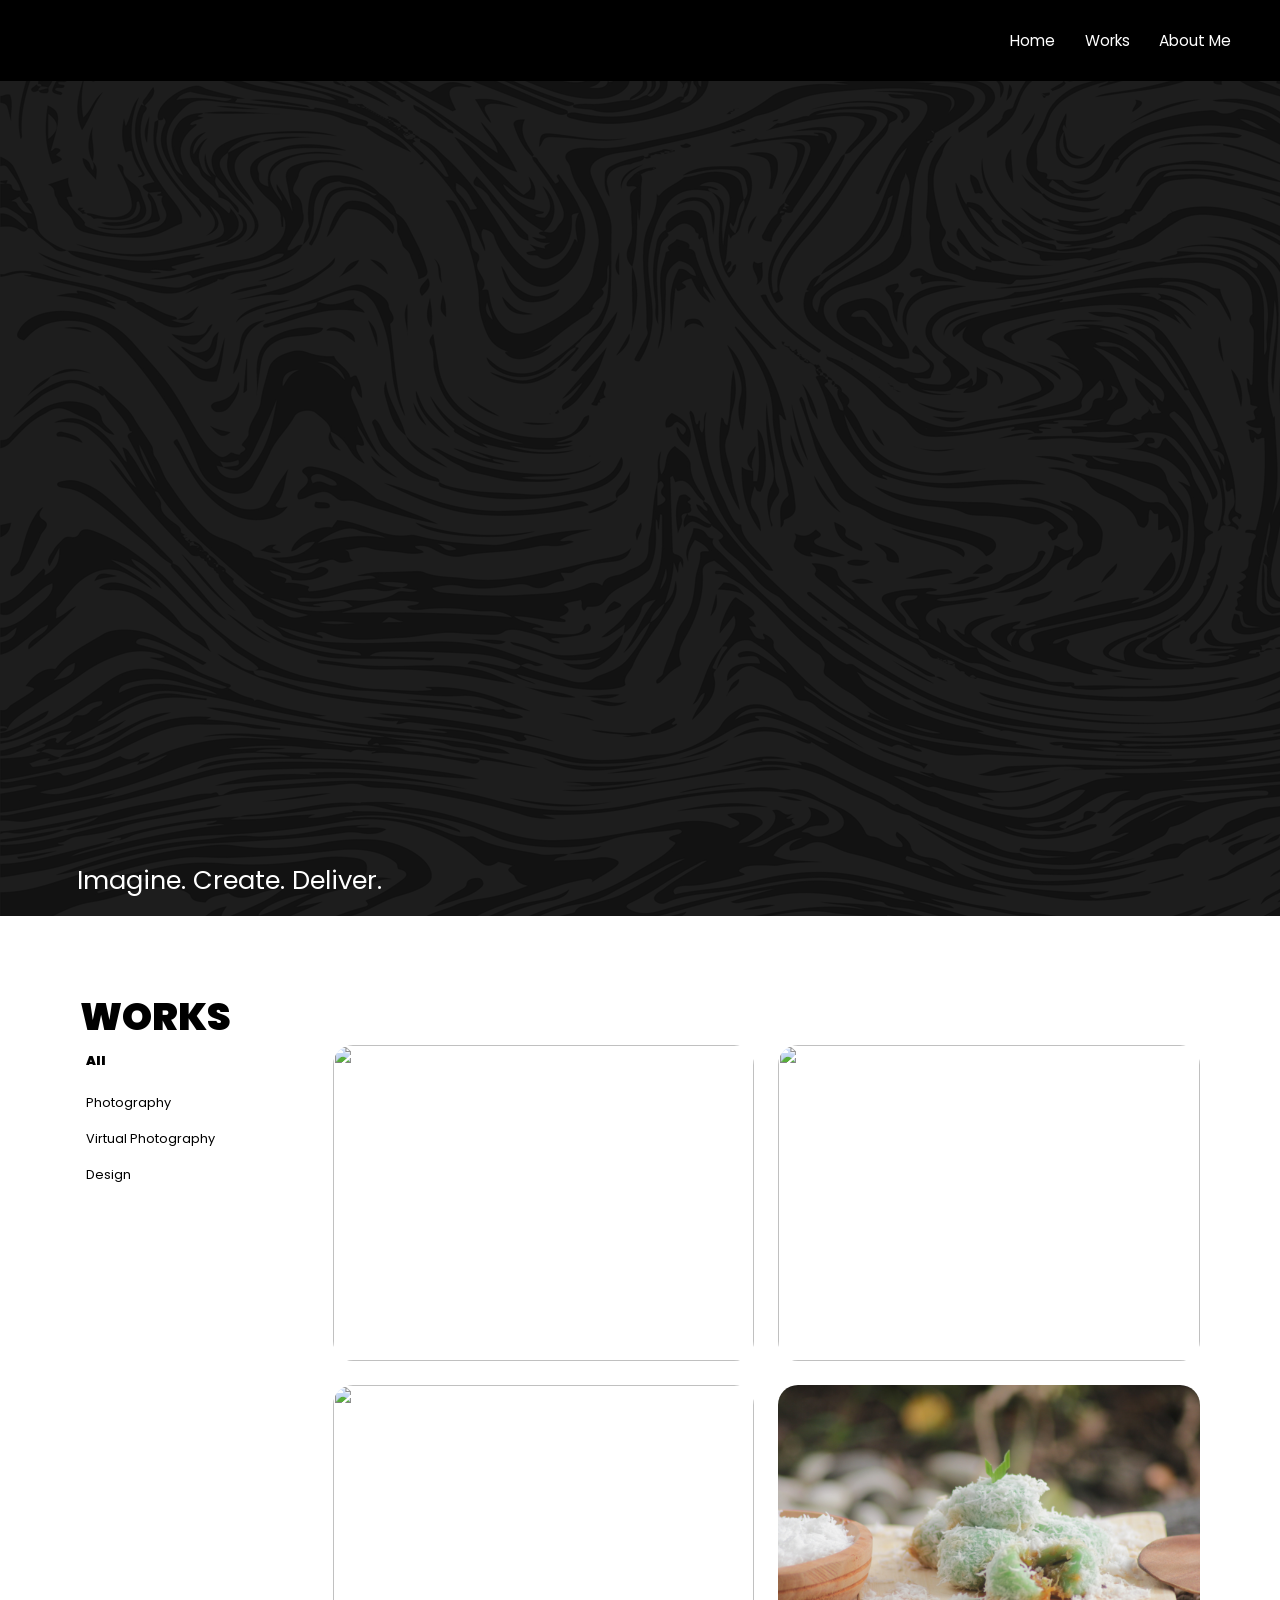
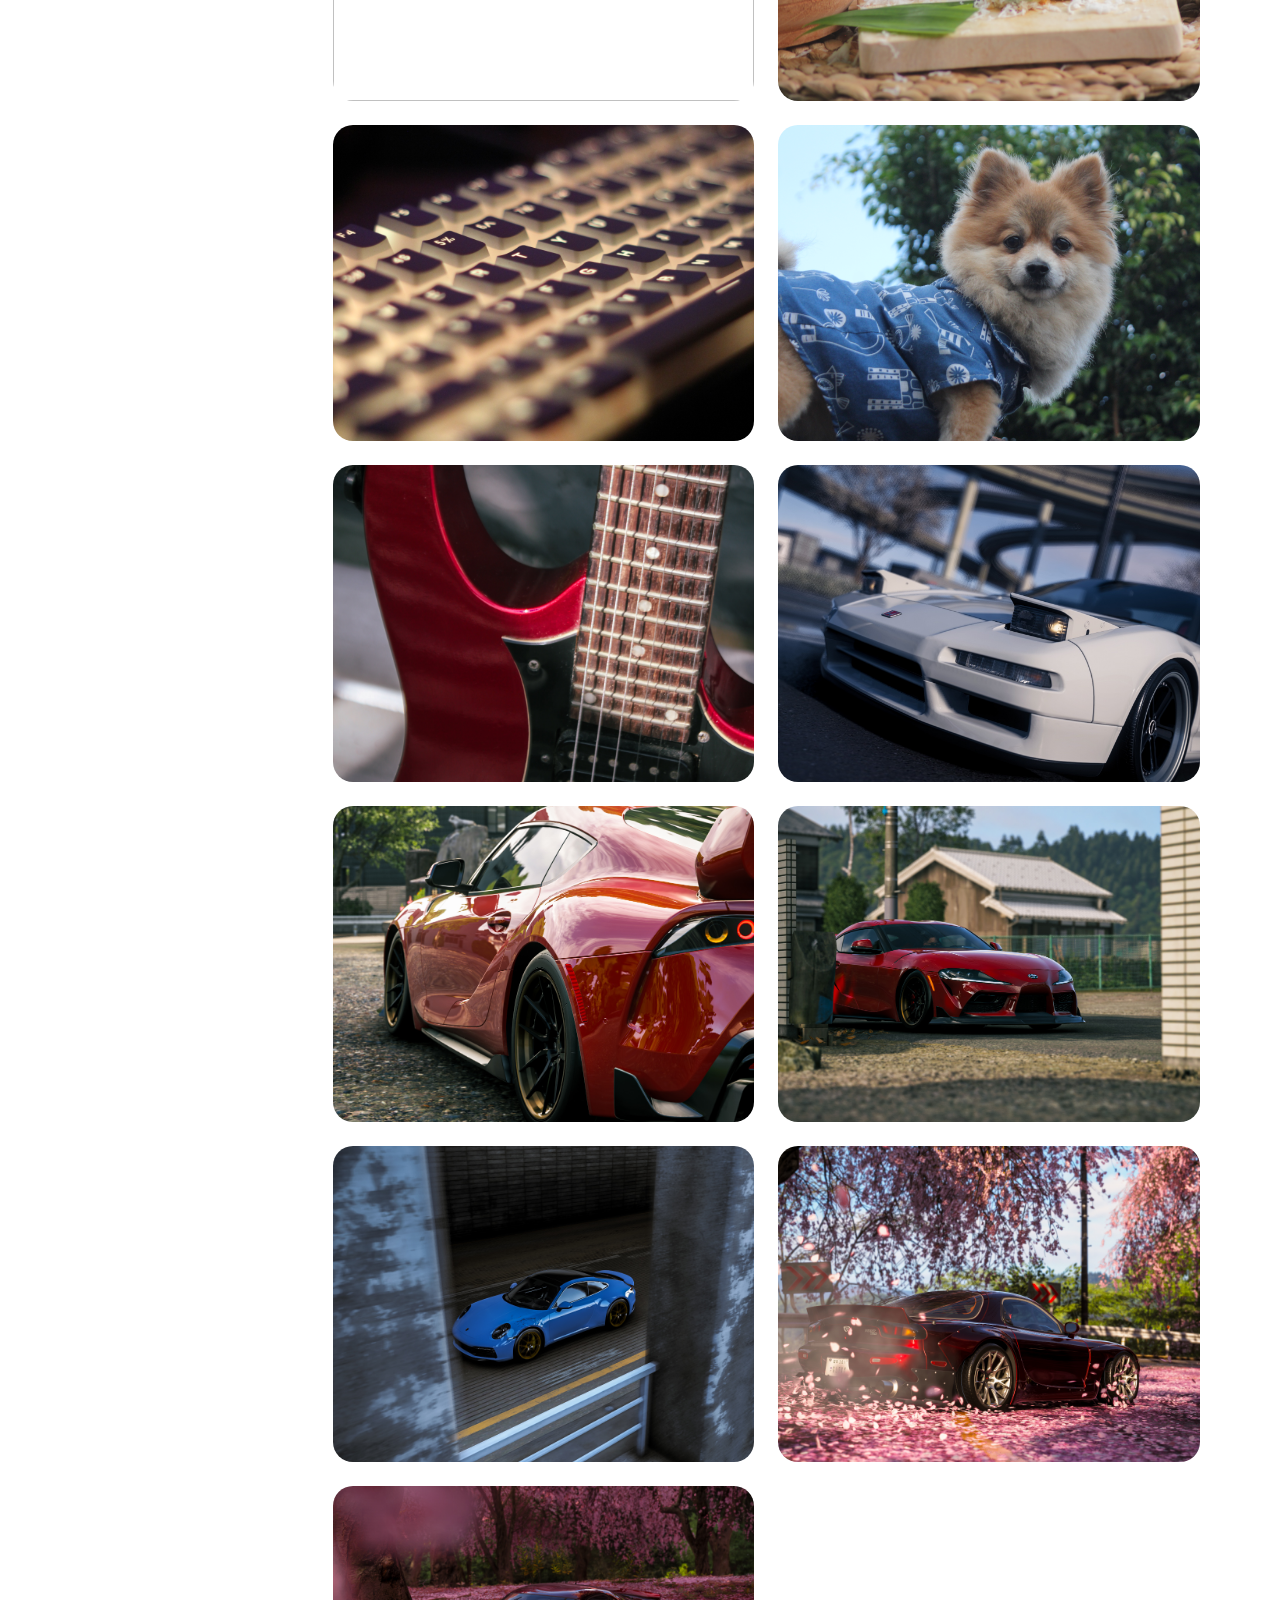
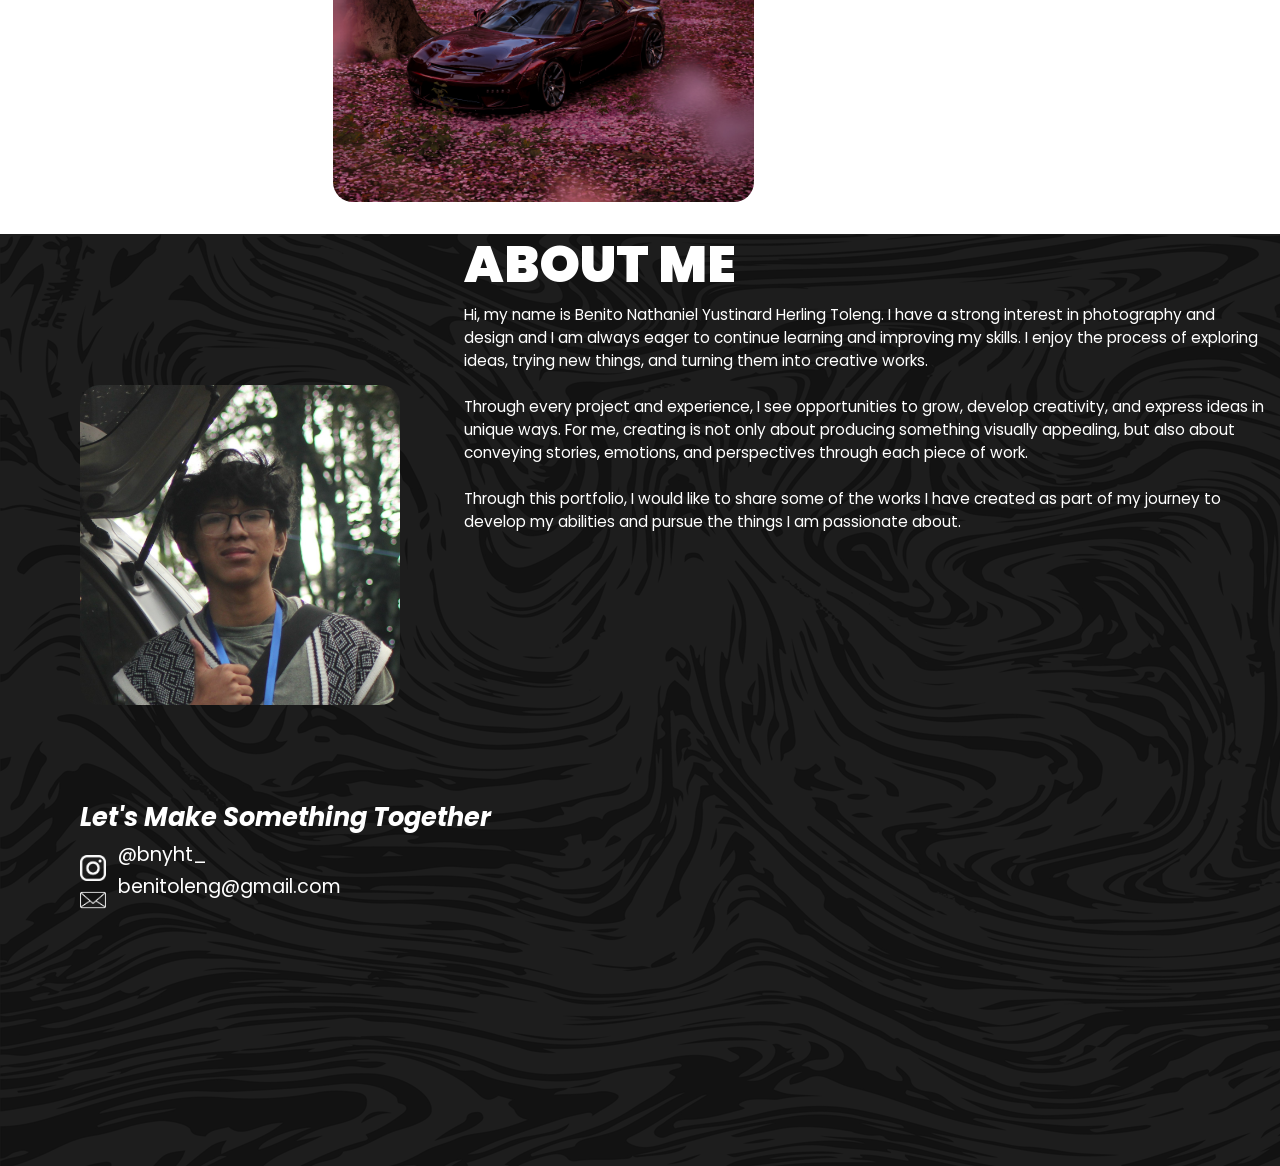
==== index.html @ 0ddcdb4e "Rename site.html to index.html" ====
<!DOCTYPE html>
<html lang="en">
<head>
    <meta charset="UTF-8">
    <meta name="viewport" content="width=device-width, initial-scale=1.0">
    <link rel="stylesheet" href="site.css">
    <script src="site.js"></script>
    <title>bnyht/portofolio</title>
    
</head>
<body>
    <nav class="navbar">
        <div class="navigation">
            <ul>
                <li><a class="nav" href="#">Home</a></li>
                <li><a class="nav" href="#works">Works</a></li>
                <li><a class="nav" href="#about">About Me</a></li>
            </ul>
        </div>
    </nav>

    <div class="onboarding">
        <a class="textslogan">Imagine. Create. Deliver.</a>
        <a class="textnama"><span class="auto-type"></span></a>
    </div>

    <section class="works" id="works">
        <h2 class="works-title">WORKS</h2>

        <div class="works-content">
            <div class="works-tab">
                <div class="tab-sidebarmenu">
                    <button class="tab" data-for-tab="All">All</button>
                    <button class="tab" data-for-tab="Photography">Photography</button>
                    <button class="tab" data-for-tab="Virtual Photography">Virtual Photography</button>
                    <button class="tab" data-for-tab="Design">Design</button>
                </div>
            </div>

            <div class="content" data-tab="All">
                <div class="card">
                    <img src="konten/photography/IMG_3359.JPG">
                </div>

                <div class="card">
                    <img src="konten/photography/IMG_3364.JPG">
                </div>

                <div class="card">
                    <img src="konten/photography/IMG_3365.JPG">
                </div>

                <div class="card">
                    <img src="konten/photography/IMG_9476.JPG">
                </div>

                <div class="card">
                    <img src="konten/photography/IMG_8141.JPG">
                </div>

                <div class="card">
                    <img src="konten/photography/IMG_0076.JPG">
                </div>

                <div class="card">
                    <img src="konten\photography\IMG_3994_re.jpg">
                </div>

                <div class="card">
                    <img src="konten\virtual photography\Screenshot 2026-06-06 230553.jpg">
                </div>

                <div class="card">
                    <img src="konten\virtual photography\Screenshot 2026-05-25 085632.jpg">
                </div>

                <div class="card">
                    <img src="konten\virtual photography\Screenshot 2026-05-25 093804.jpg">
                </div>

                <div class="card">
                    <img src="konten\virtual photography\Screenshot 2026-05-25 111854.jpg">
                </div>

                <div class="card">
                    <img src="konten\virtual photography\Screenshot 2026-06-13 203307.jpg">
                </div>

                <div class="card">
                    <img src="konten\virtual photography\Screenshot 2026-06-13 204713.jpg">
                </div>
            </div>
        
            <div class="content" data-tab="Photography">
                <div class="card">
                    <img src="konten/photography/IMG_3359.JPG">
                </div>

                <div class="card">
                    <img src="konten/photography/IMG_3364.JPG">
                </div>

                <div class="card">
                    <img src="konten/photography/IMG_3365.JPG">
                </div>

                <div class="card">
                    <img src="konten/photography/IMG_9476.JPG">
                </div>

                <div class="card">
                    <img src="konten/photography/IMG_8141.JPG">
                </div>

                <div class="card">
                    <img src="konten/photography/IMG_0076.JPG">
                </div>

                <div class="card">
                    <img src="konten\photography\IMG_3994_re.jpg">
                </div>
            </div>

            <div class="content" data-tab="Virtual Photography">
                <div class="card">
                    <img src="konten\virtual photography\Screenshot 2026-06-06 230553.jpg">
                </div>

                <div class="card">
                    <img src="konten\virtual photography\Screenshot 2026-05-25 085632.jpg">
                </div>

                <div class="card">
                    <img src="konten\virtual photography\Screenshot 2026-05-25 093804.jpg">
                </div>

                <div class="card">
                    <img src="konten\virtual photography\Screenshot 2026-05-25 111854.jpg">
                </div>

                <div class="card">
                    <img src="konten\virtual photography\Screenshot 2026-06-13 203307.jpg">
                </div>

                <div class="card">
                    <img src="konten\virtual photography\Screenshot 2026-06-13 204713.jpg">
                </div>
            </div>

            <div class="popup">
                <div class="popup-prop">
                    <img src="konten/photography/IMG_3359.JPG">
                </div>
            </div>
        </div>
    </section>

    <section class="about" id="about">

        <div class="photo">
            <img src="asset/profile.JPG">
        </div>

        <div class="about-text">
            <a class="about-title">ABOUT ME</a>
            <a class="about-desc">Hi, my name is Benito Nathaniel Yustinard Herling Toleng. I have a strong interest in photography and design and I am always eager to continue learning and improving my skills. I enjoy the process of exploring ideas, trying new things, and turning them into creative works.<br>
                <br>Through every project and experience, I see opportunities to grow, develop creativity, and express ideas in unique ways. For me, creating is not only about producing something visually appealing, but also about conveying stories, emotions, and perspectives through each piece of work.<br>
                <br>Through this portfolio, I would like to share some of the works I have created as part of my journey to develop my abilities and pursue the things I am passionate about.</a>
        </div>

        <div class="contact">
            <a class="create">Let's Make Something Together</a>
            <div class="insta-logo">
                <img src="asset\instagram logo.png">
            </div>
            <a class="ig-handle" href="https://www.instagram.com/bnyht_/" target="_blank">@bnyht_</a>
            <div class="email-logo">
                <img src="asset\envelope icon.png">
            </div>
            <a class="email-handle">benitoleng@gmail.com</a>
        </div>
    </section>

    <script>
        function setupTabs () {
            document.querySelectorAll(".tab").forEach(button => {
                button.addEventListener("click", () => {
                    const sideBar = button.parentElement;
                    const tabsContainer = button.closest(".works-content");
                    const tabNumber = button.dataset.forTab;
                    const tabToActivate = tabsContainer.querySelector(`.content[data-tab="${tabNumber}"]`);

                    sideBar.querySelectorAll(".tab").forEach(button => {
                        button.classList.remove("tab-active");
                    });

                    tabsContainer.querySelectorAll(".content").forEach(tab => {
                        tab.classList.remove("content-active");
                    });

                    button.classList.add("tab-active");
                    tabToActivate.classList.add("content-active");
                });
            });
        }

        document.addEventListener("DOMContentLoaded", () => {
            setupTabs();

            document.querySelector(".tab-sidebarmenu .tab").click();
        });
        
        const popup = document.querySelector('.popup');
        const popupImg = document.querySelector('.popup img');

        document.querySelectorAll('.content img').forEach(image =>{
            image.onclick = () => {
                popupImg.src = image.src;
                popup.classList.add('active');
                // document.querySelector('.popup').style.display = 'flex';
                // document.querySelector('.popup img').src = image.getAttribute('src');
            };
        });

        popup.onclick = (e) => {
            if (e.target === popup) {
                popup.classList.remove('active');
            }
        };
    </script>
    <script src="https://unpkg.com/typed.js@3.0.0/dist/typed.umd.js"></script>
    <script>
        var typed = new Typed('.auto-type', {
            strings : ['BENITO.','Portfolio.','BNYHT.'],
            typeSpeed : 20,
            backSpeed : 20,
            looped : true
        })
    </script>
</body>
</html>
---- site.css ----
@font-face {font-family: "Poppins Black"; src: url(font/Poppins-Black.ttf);}
@font-face {font-family: "Poppins"; src: url(font/Poppins-Regular.ttf);}
@font-face {font-family: "Poppins Bold Italic"; src: url(font/Poppins-BoldItalic.ttf);}

@keyframes fadein{
    0%{opacity: 0;}
    100%{opacity: 1;}
}

@keyframes appear{
    from{
        opacity: 0;
        transform: translateX(-100px);
    }
    to{
        opacity: 1;
        transform: translateX(0px);
    }
}

@keyframes appear2{
    from{
        opacity: 0;
        scale: 0.5;
    }
    to{
        opacity: 1;
        scale: 1;
    }
}

@keyframes appear3{
    from{
        opacity: 0;
        clip-path: inset(100% 100% 0 0);
    }
    to{
        opacity: 1;
        clip-path: inset(0 0 0 0);
    }
}

html{
    scroll-behavior: smooth;
    scrollbar-width: none;
}

body{
    margin: 0;
}

body::-webkit-scrollbar{
    display: none;
}

nav{
    position: fixed;
    top: 0px;
    width: 100%;
    z-index: 9999;
}
.navbar{
    background-color: black;
    font-family: "Poppins";
}

.navigation{
    margin-left: 70vw;
    display: flex;
    align-items: center;
    justify-content: center;
    height: 9vh;
}

li{
    list-style: none;
    display: inline-block;
    margin-left: 2vw;
}

.nav{
    text-decoration: none;
    color: white;
    font-size: clamp(1.2vw, 1.2vw, 1.2vw);
    transition: 0.25s;
}

.nav:hover{
    padding-left: 7px;
    padding-right: 7px;
    border-radius: 5px;
    background-color: white;
    color: black;
    transform: scale(1.05);
    font-family: "Poppins Black";
}

/*HOME*/

.onboarding{
    /* background-color: rgb(43, 42, 42); */
    background-image: url("asset/background 1.png");
    height: 100vh;
    padding: 0rem 4rem 1rem 4rem;
    display: flex;
    flex-direction: column;
    align-items: center;
    justify-content: flex-end;
    text-align: left;
}

.textslogan{
    margin-left: 25px;
    width: 100%;
    font-size: clamp(1vw, 2vw, 2vw);
    font-family: "Poppins";
    color: white
}

.textnama{
    margin: 0;
    margin-bottom: 3    vh;
    line-height: 0.95;
    width: 100%;
    font-size: clamp(15vw, 18vw, 18vw);
    font-family: "Poppins Black";
    color: white;
}

/*WORKS*/

.works{
    background-color: white;
    min-height: 100vh;
    padding: 1rem;
    display: flex;
    flex-direction: column;
    gap: 1rem;
}

.works-title{
    padding-top: 1.5rem;
    padding-left: 4rem;
    padding-bottom: -5rem;
    font-size: clamp(2vw, 3vw, 3vw);
    font-family: "Poppins Black";
    animation: appear linear;
    animation-timeline: view();
    animation-range: entry 0% cover 40%;
}

.works-content{
    margin-top: -3rem;
    display: flex;
    gap: 3rem;
    align-items: flex-start;
}

.works-tab{
    width: 6vw;
    margin: 0;
    display: flex;
    padding: 0rem 4rem 1rem 4rem;
    gap: 1rem;
    flex-wrap: wrap;
    flex-shrink: 0;
}

.tab-sidebarmenu{
    width: 150px;
    display: flex;
    flex-direction: column;
    gap: 1rem;
    flex-shrink: 0;
}

.tab{
    border: none;
    background: transparent;
    cursor: pointer;
    font-size: clamp(1vw, 1vw, 1vw);
    font-family: "Poppins";
    text-align: left;
    transition: 0.25s;
    animation: appear linear;
    animation-timeline: view();
    animation-range: entry 0% cover 20%;
}

.tab-active{
    /* background: black; */
    /* color: white; */
    border: none;
    background: transparent;
    padding-top: 7px;
    padding-bottom: 7px;
    font-size: clamp(1vw, 1vw, 1vw);
    font-family: "Poppins Black";
    text-align: left;
}

.tab:hover{
    border-radius: 5px;
    background: black;
    color: white;
    transform: scale(1.05);
}

.content{
    display: none;
}

.content-active{
    padding: 0rem 4rem 1rem 4rem;
    display: grid;
    grid-template-columns: repeat(auto-fit, minmax(300px, 1fr));
    gap: 1.5rem;
    animation: fadein 0.5s;
}

.popup{
    position: fixed;
    inset: 0;
    background: rgba(0,0,0,.4);
    backdrop-filter: blur(12px);
    z-index: 100;
    display: flex;
    justify-content: center;
    align-items: center;
    opacity: 0;
    visibility: hidden;
    transition: opacity 0.35s ease, visibility 0.35 ease;
}

.popup.active{
    opacity: 1;
    visibility: visible;
}

.popup-prop{
    position: relative;
    transform: scale(0.6) rotate(-2deg);
    transition: transform 0.35s ease;
}

.popup.active .popup-prop{
    transform: scale(1);
}

.popup-prop img{
    border: 0.2rem solid #fff;
    border-radius: 20px;
    max-width: 60vw;
    max-height: 80vh;
    object-fit: contain;
}

@media (max-width:768px){
    .popup img{
        width: 95%;
    }
}

.card{
    overflow: hidden;
    border-radius: 20px;
    aspect-ratio: 4/3;
    cursor:  pointer;
    animation: appear2 linear;
    animation-timeline: view();
    animation-range: entry 0% cover 20%;
}

.card img{
    width: 100%;
    height: 100%;
    object-fit: cover;
    transition: 0.3s;
}

.card:hover img{
    transform: scale(1.25);
}

/*ABOUT ME*/

.about{
    /* background-color: black; */
    background-image: url("asset/background 1.png");
    min-height: 100vh;
    padding: 1rem;
    display: flex;
    flex-direction: column;
    justify-content: flex-start;
    align-items: flex-start;
    gap: 1rem;
}

.photo{
    margin-left: 5vw;
    margin-top: 15vh;
    width: 25vw;
    overflow: hidden;
    border-radius: 20px;
    aspect-ratio: 1/1;
    animation: appear linear;
    animation-timeline: view();
    animation-range: entry 0% cover 40%;
}

.photo img{
    width: 100%;
    object-fit: cover;
    display: block;
}

.about-text{
    flex: 1;
    /* background-color: aqua; */
    display: flex;
    flex-direction: column;
    justify-content: flex-start;
    align-items: flex-start;
    margin-left: 35vw;
    margin-top: -55vh;

}

.about-title{
    /* background-color: aquamarine; */
    /* transform: translate(-3rem, -25rem); */
    font-size: clamp(3vw, 4vw, 4vw);
    font-family: "Poppins Black";
    color: white;
    animation: appear linear;
    animation-timeline: view();
    animation-range: entry 0% cover 40%;
}

.about-desc{
    /* background-color: aquamarine; */
    max-width: min(900px, 100%);
    overflow-wrap: break-word;
    text-align: left;
    /* transform: translate(10rem, -25rem); */
    font-size: clamp(1.2vw, 1.2vw, 1.2vw);
    font-family: "Poppins";
    color: white;
    animation: appear linear;
    animation-timeline: view();
    animation-range: entry 0% cover 40%;
}

.contact{
    flex: 1;
    /* background-color: aqua; */
    display: flex;
    flex-direction: column;
    justify-content: flex-start;
    align-items: flex-start;
    margin-left: 5vw;
    margin-top: 0vh;
}

.create{
    font-size: clamp(1vw,2vw,2vw);
    font-family: "Poppins Bold Italic";
    color: white;
    animation: appear linear;
    animation-timeline: view();
    animation-range: entry 0% cover 10%;
}

.insta-logo{
    margin-top: 2vh;
    width: 2vw;
    border-radius: 20px;
    aspect-ratio: 1/1;
}

.insta-logo img{
    width: 100%;
    object-fit: cover;
    display: block;
}

.ig-handle{
    text-decoration: none;
    margin-left: 3vw;
    margin-top: -4.5vh;
    font-size: clamp(1.5vw,1.5vw,1.5vw);
    font-family: "Poppins";
    color: white;
    animation: appear linear;
    animation-timeline: view();
    animation-range: entry 0% cover 10%;
}

.email-logo{
    margin-top: 2vh;
    width: 2vw;
    border-radius: 20px;
    aspect-ratio: 1/1;
}

.email-logo img{
    width: 100%;
    object-fit: cover;
    display: block;
}

.email-handle{
    text-decoration: none;
    margin-left: 3vw;
    margin-top: -4.5vh;
    font-size: clamp(1.5vw,1.5vw,1.5vw);
    font-family: "Poppins";
    color: white;
    animation: appear linear;
    animation-timeline: view();
    animation-range: entry 0% cover 10%;
}
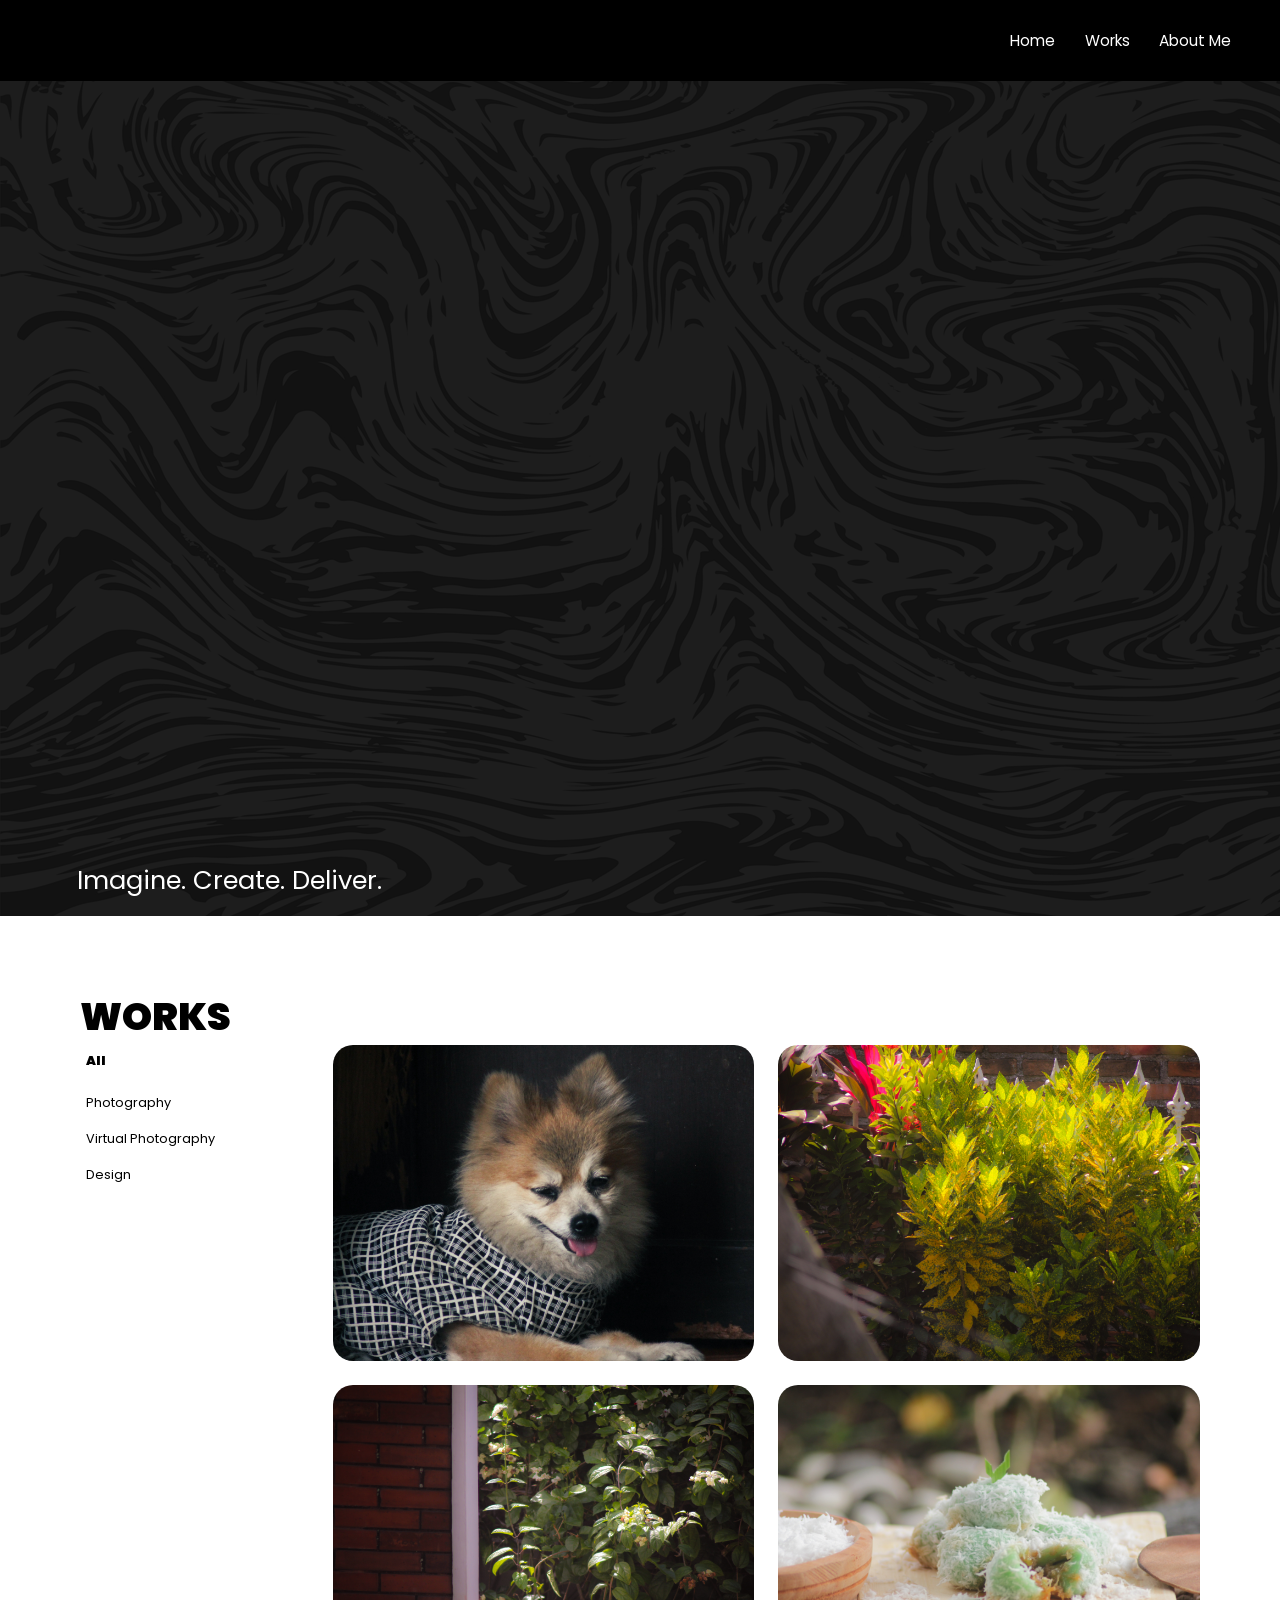
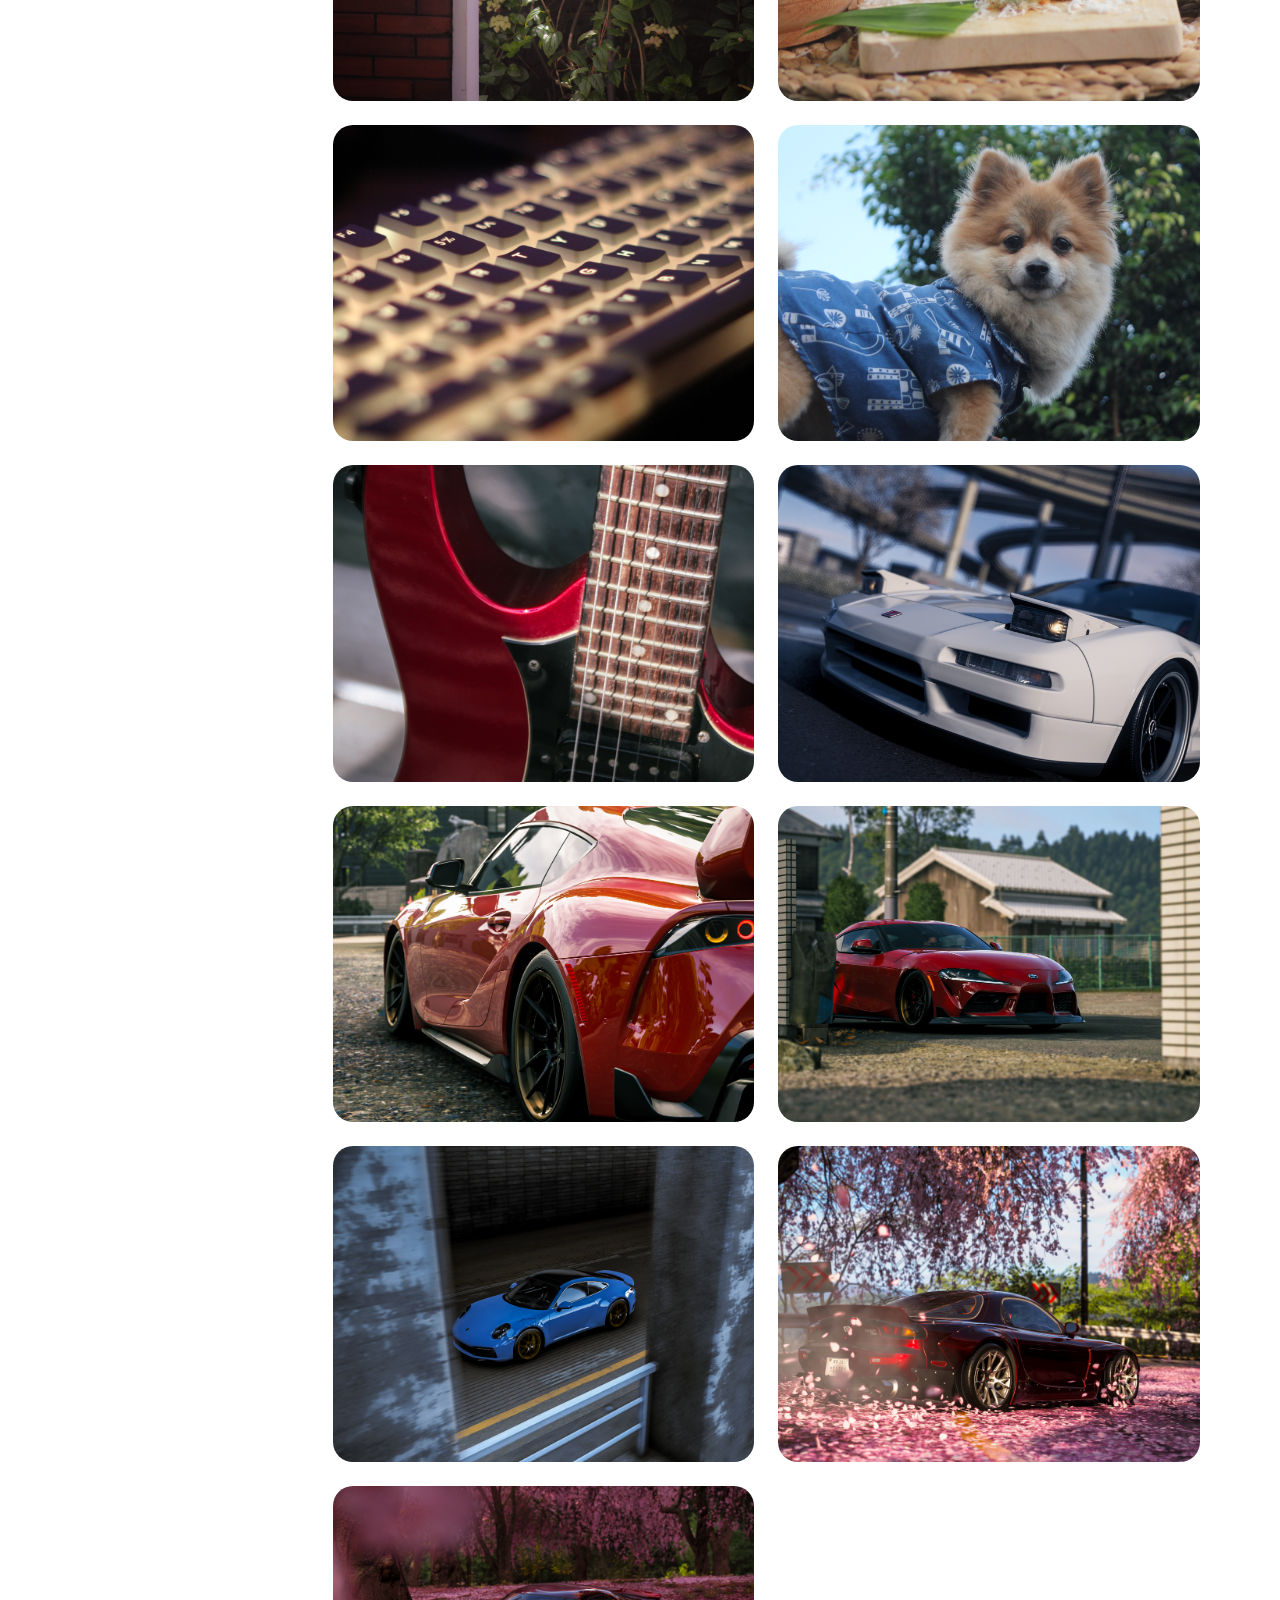
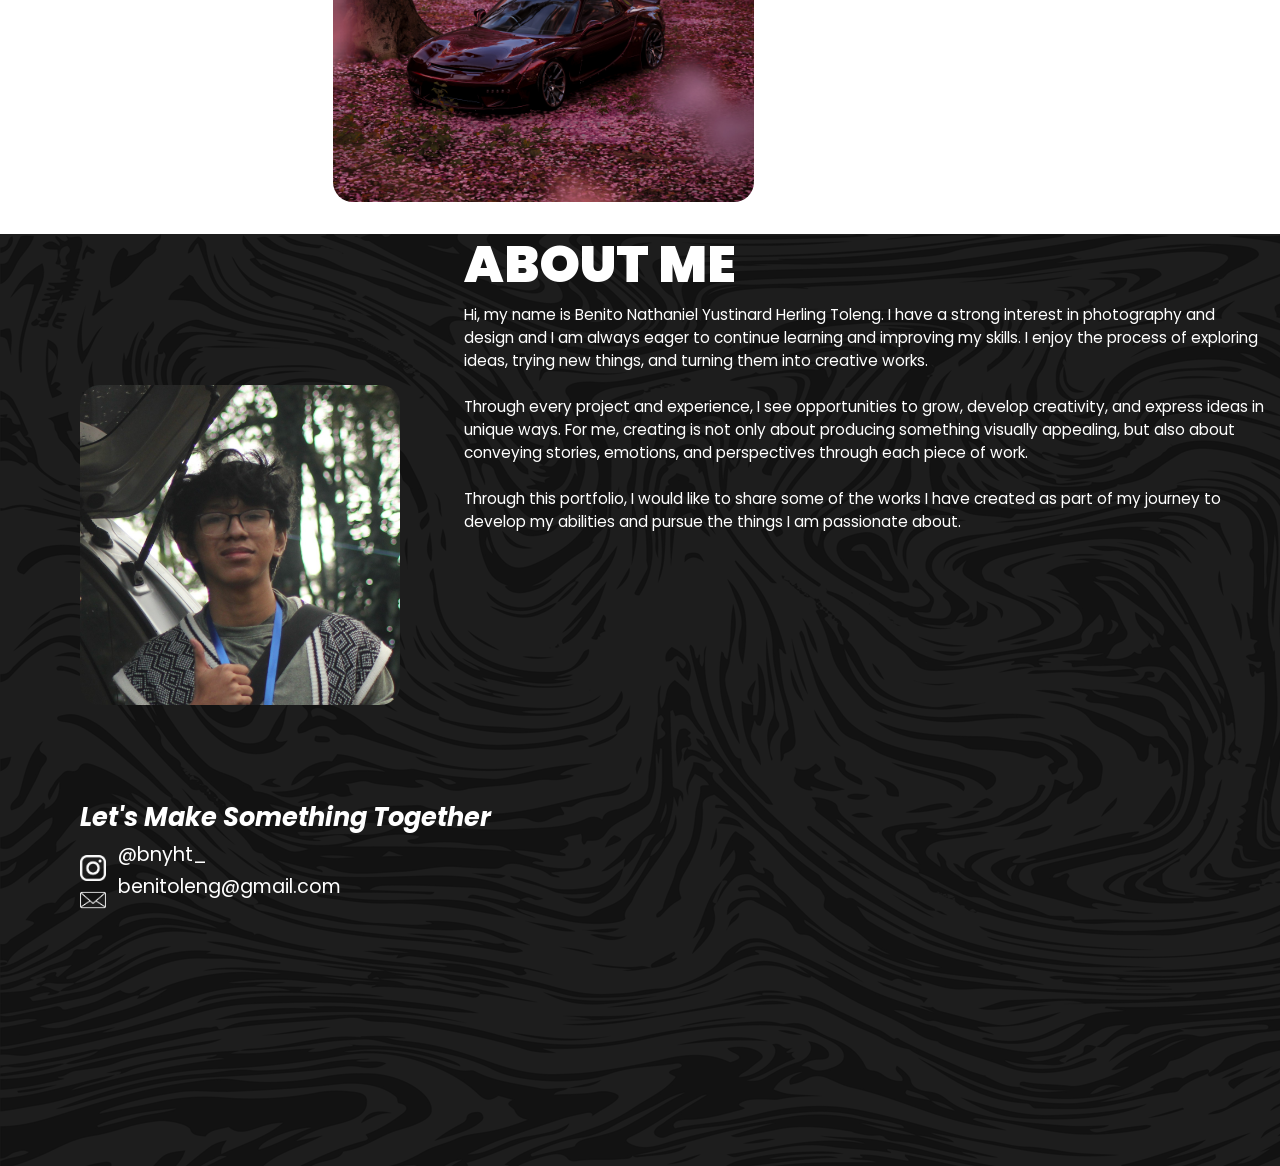
==== commit fbb640bd: "Update index.html" ====
--- a/index.html
+++ b/index.html
@@ -39,15 +39,15 @@
 
             <div class="content" data-tab="All">
                 <div class="card">
-                    <img src="konten/photography/IMG_3359.JPG">
-                </div>
-
-                <div class="card">
-                    <img src="konten/photography/IMG_3364.JPG">
-                </div>
-
-                <div class="card">
-                    <img src="konten/photography/IMG_3365.JPG">
+                    <img src="konten/photography/IMG_3359.jpg">
+                </div>
+
+                <div class="card">
+                    <img src="konten/photography/IMG_3364.jpg">
+                </div>
+
+                <div class="card">
+                    <img src="konten/photography/IMG_3365.jpg">
                 </div>
 
                 <div class="card">
@@ -63,45 +63,45 @@
                 </div>
 
                 <div class="card">
-                    <img src="konten\photography\IMG_3994_re.jpg">
-                </div>
-
-                <div class="card">
-                    <img src="konten\virtual photography\Screenshot 2026-06-06 230553.jpg">
-                </div>
-
-                <div class="card">
-                    <img src="konten\virtual photography\Screenshot 2026-05-25 085632.jpg">
-                </div>
-
-                <div class="card">
-                    <img src="konten\virtual photography\Screenshot 2026-05-25 093804.jpg">
-                </div>
-
-                <div class="card">
-                    <img src="konten\virtual photography\Screenshot 2026-05-25 111854.jpg">
-                </div>
-
-                <div class="card">
-                    <img src="konten\virtual photography\Screenshot 2026-06-13 203307.jpg">
-                </div>
-
-                <div class="card">
-                    <img src="konten\virtual photography\Screenshot 2026-06-13 204713.jpg">
+                    <img src="konten/photography/IMG_3994_re.jpg">
+                </div>
+
+                <div class="card">
+                    <img src="konten/virtual photography/Screenshot 2026-06-06 230553.jpg">
+                </div>
+
+                <div class="card">
+                    <img src="konten/virtual photography/Screenshot 2026-05-25 085632.jpg">
+                </div>
+
+                <div class="card">
+                    <img src="konten/virtual photography/Screenshot 2026-05-25 093804.jpg">
+                </div>
+
+                <div class="card">
+                    <img src="konten/virtual photography/Screenshot 2026-05-25 111854.jpg">
+                </div>
+
+                <div class="card">
+                    <img src="konten/virtual photography/Screenshot 2026-06-13 203307.jpg">
+                </div>
+
+                <div class="card">
+                    <img src="konten/virtual photography/Screenshot 2026-06-13 204713.jpg">
                 </div>
             </div>
         
             <div class="content" data-tab="Photography">
                 <div class="card">
-                    <img src="konten/photography/IMG_3359.JPG">
-                </div>
-
-                <div class="card">
-                    <img src="konten/photography/IMG_3364.JPG">
-                </div>
-
-                <div class="card">
-                    <img src="konten/photography/IMG_3365.JPG">
+                    <img src="konten/photography/IMG_3359.jpg">
+                </div>
+
+                <div class="card">
+                    <img src="konten/photography/IMG_3364.jpg">
+                </div>
+
+                <div class="card">
+                    <img src="konten/photography/IMG_3365.jpg">
                 </div>
 
                 <div class="card">
@@ -117,33 +117,33 @@
                 </div>
 
                 <div class="card">
-                    <img src="konten\photography\IMG_3994_re.jpg">
+                    <img src="konten/photography/IMG_3994_re.jpg">
                 </div>
             </div>
 
             <div class="content" data-tab="Virtual Photography">
                 <div class="card">
-                    <img src="konten\virtual photography\Screenshot 2026-06-06 230553.jpg">
-                </div>
-
-                <div class="card">
-                    <img src="konten\virtual photography\Screenshot 2026-05-25 085632.jpg">
-                </div>
-
-                <div class="card">
-                    <img src="konten\virtual photography\Screenshot 2026-05-25 093804.jpg">
-                </div>
-
-                <div class="card">
-                    <img src="konten\virtual photography\Screenshot 2026-05-25 111854.jpg">
-                </div>
-
-                <div class="card">
-                    <img src="konten\virtual photography\Screenshot 2026-06-13 203307.jpg">
-                </div>
-
-                <div class="card">
-                    <img src="konten\virtual photography\Screenshot 2026-06-13 204713.jpg">
+                    <img src="konten/virtual photography/Screenshot 2026-06-06 230553.jpg">
+                </div>
+
+                <div class="card">
+                    <img src="konten/virtual photography/Screenshot 2026-05-25 085632.jpg">
+                </div>
+
+                <div class="card">
+                    <img src="konten/virtual photography/Screenshot 2026-05-25 093804.jpg">
+                </div>
+
+                <div class="card">
+                    <img src="konten/virtual photography/Screenshot 2026-05-25 111854.jpg">
+                </div>
+
+                <div class="card">
+                    <img src="konten/virtual photography/Screenshot 2026-06-13 203307.jpg">
+                </div>
+
+                <div class="card">
+                    <img src="konten/virtual photography/Screenshot 2026-06-13 204713.jpg">
                 </div>
             </div>
 
@@ -171,11 +171,11 @@
         <div class="contact">
             <a class="create">Let's Make Something Together</a>
             <div class="insta-logo">
-                <img src="asset\instagram logo.png">
+                <img src="asset/instagram logo.png">
             </div>
             <a class="ig-handle" href="https://www.instagram.com/bnyht_/" target="_blank">@bnyht_</a>
             <div class="email-logo">
-                <img src="asset\envelope icon.png">
+                <img src="asset/envelope icon.png">
             </div>
             <a class="email-handle">benitoleng@gmail.com</a>
         </div>
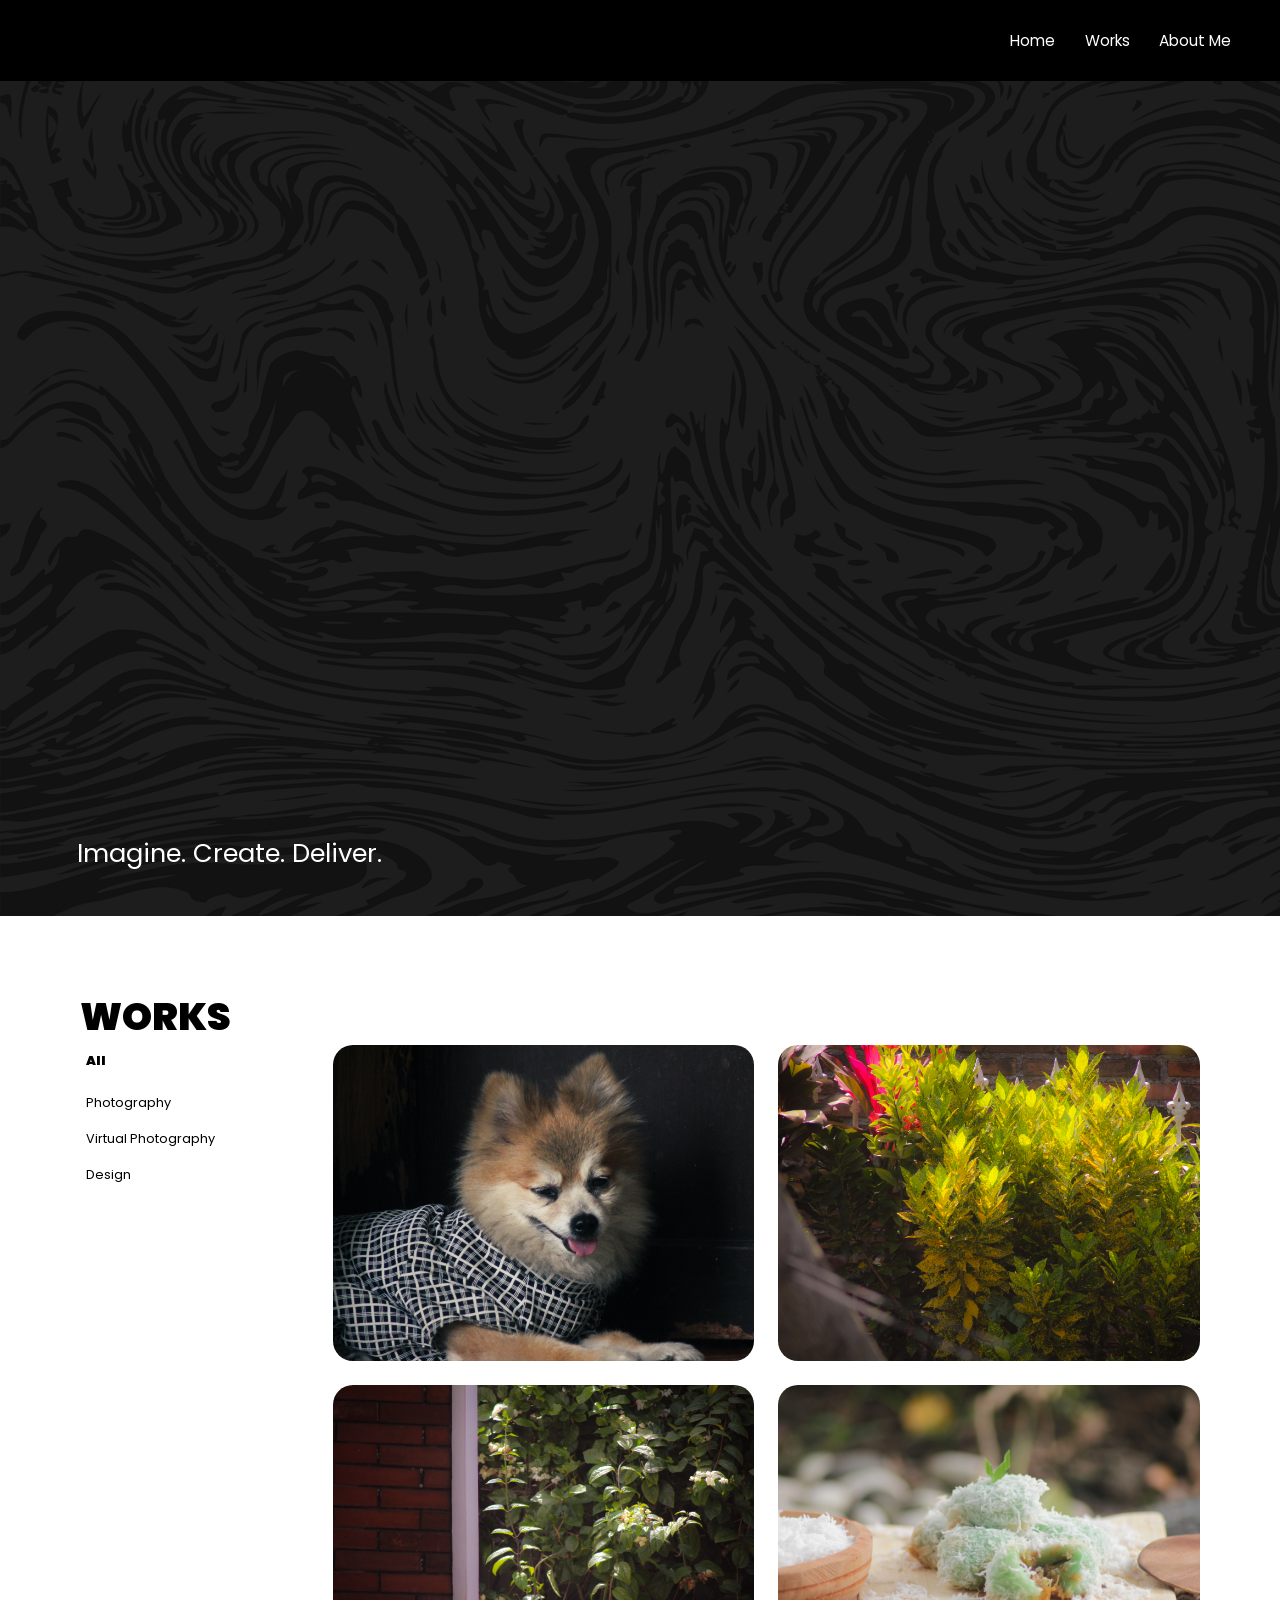
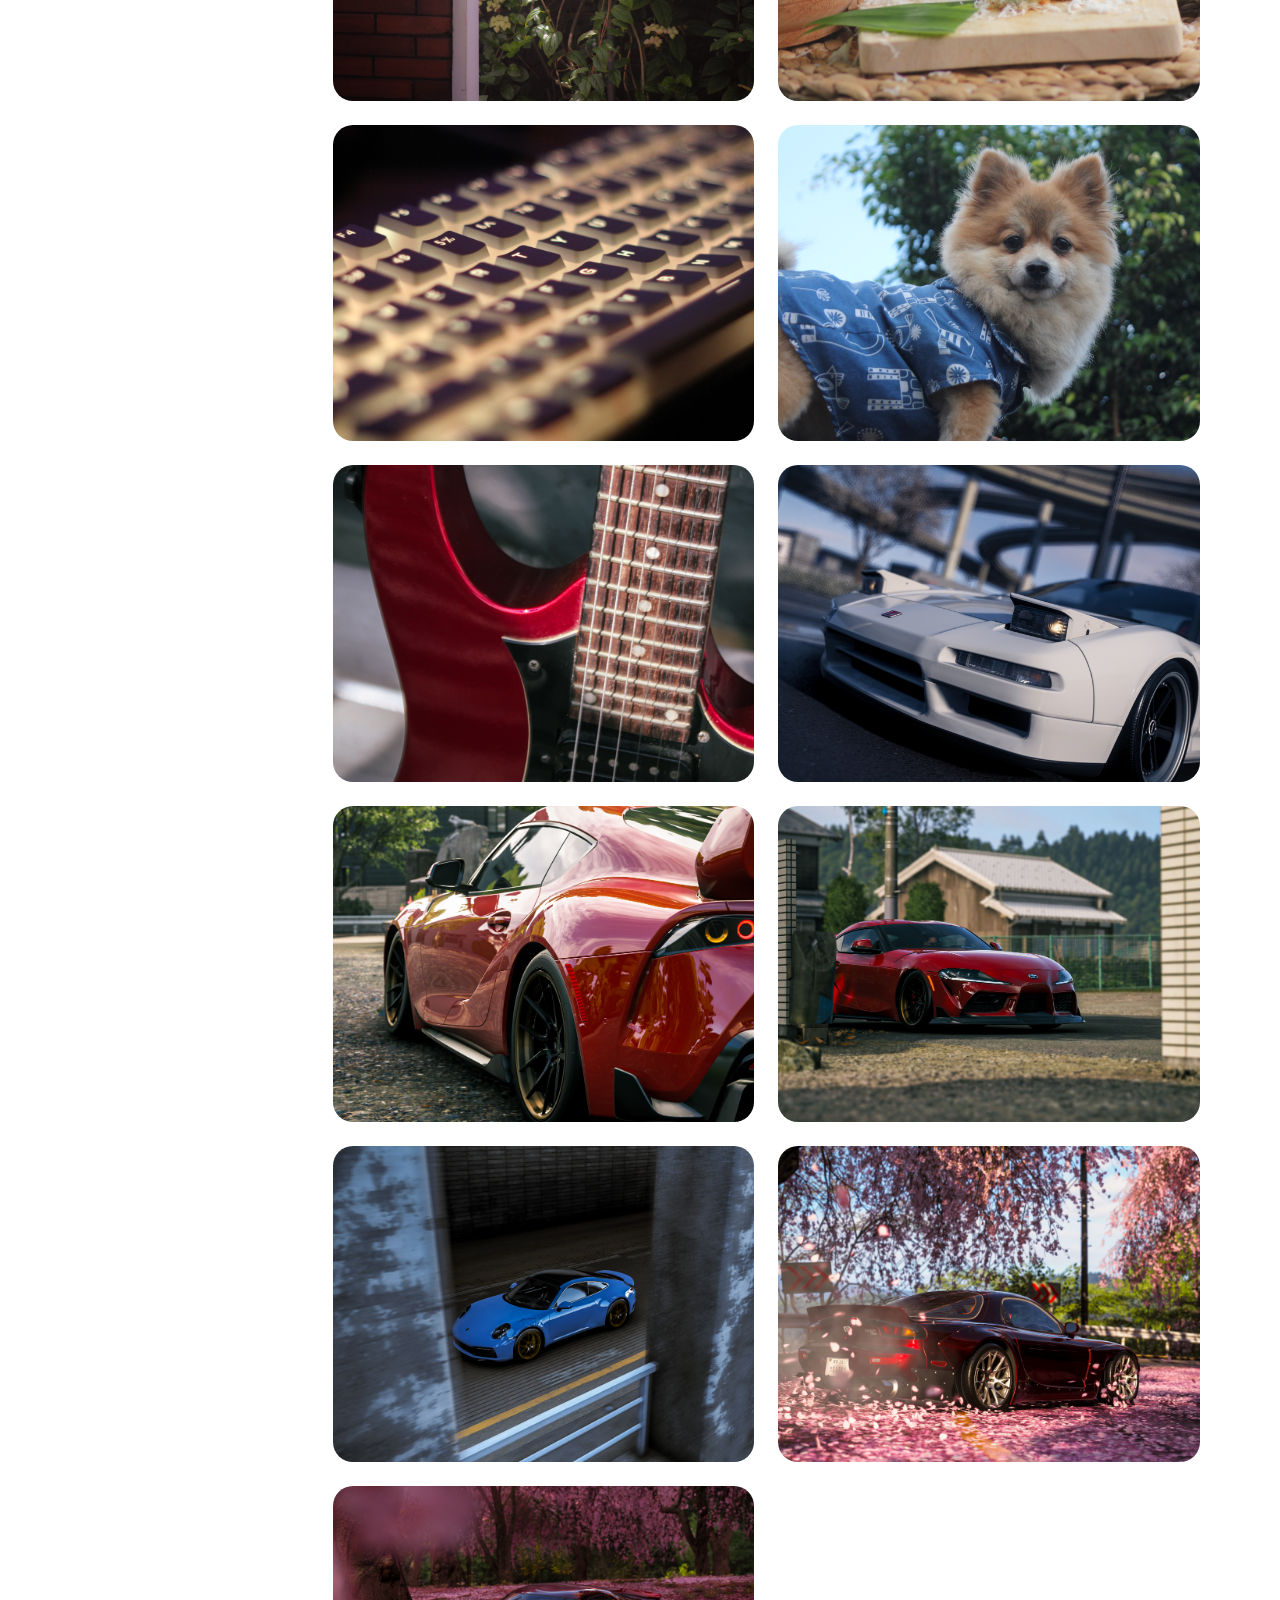
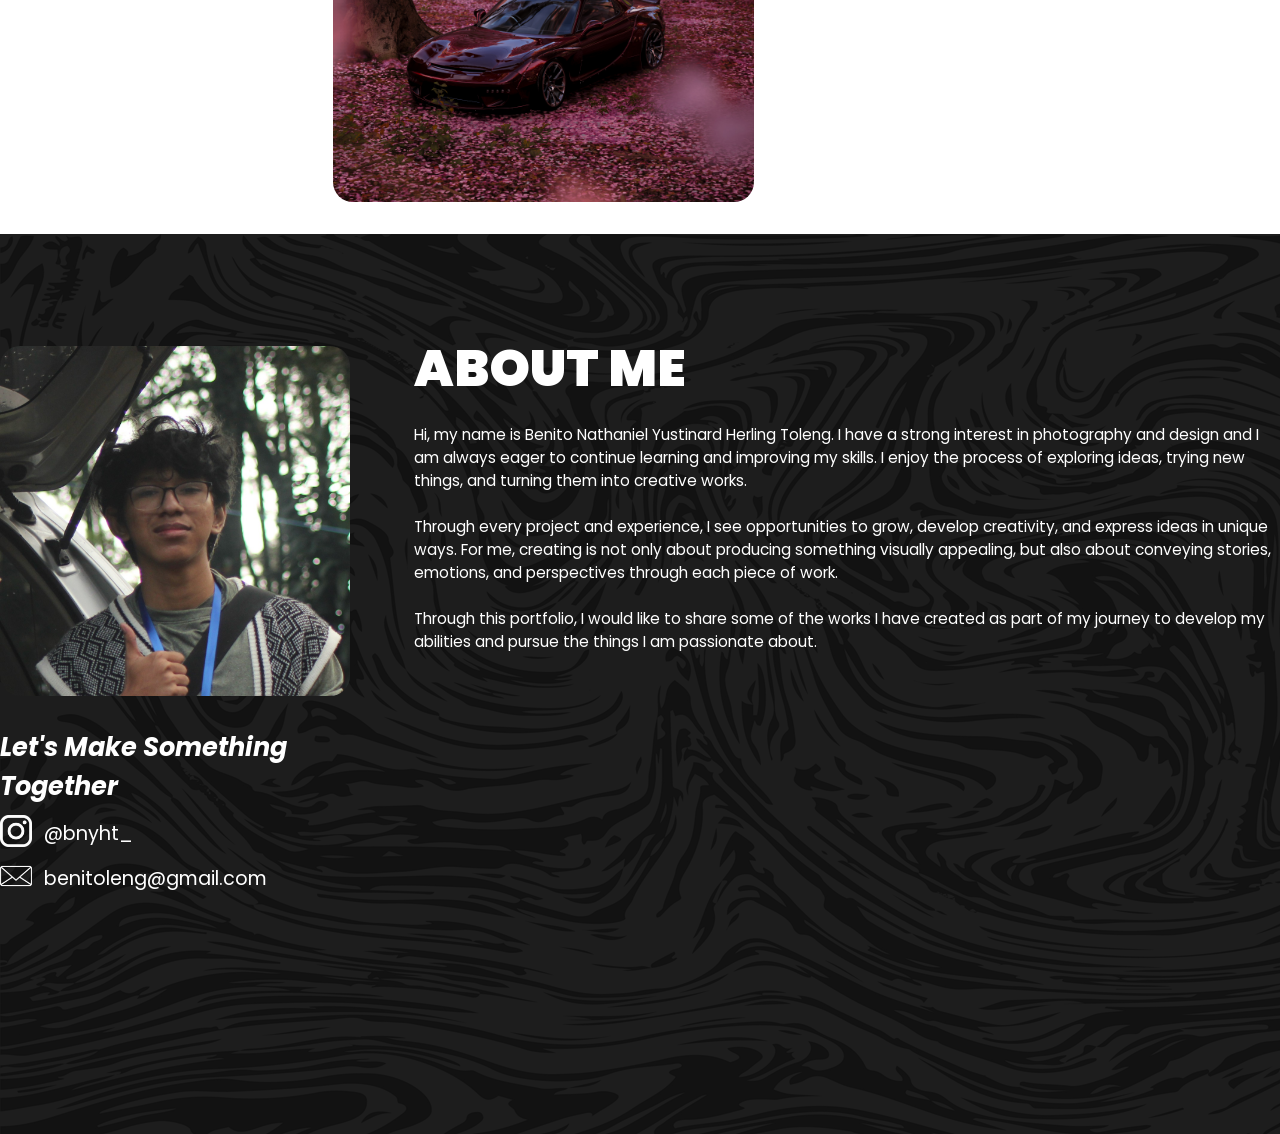
==== commit 7b8ce087: "Add files via upload" ====
--- a/index.html
+++ b/index.html
@@ -5,7 +5,7 @@
     <meta name="viewport" content="width=device-width, initial-scale=1.0">
     <link rel="stylesheet" href="site.css">
     <script src="site.js"></script>
-    <title>bnyht/portofolio</title>
+    <title>BNYHT.</title>
     
 </head>
 <body>
@@ -63,31 +63,31 @@
                 </div>
 
                 <div class="card">
-                    <img src="konten/photography/IMG_3994_re.jpg">
-                </div>
-
-                <div class="card">
-                    <img src="konten/virtual photography/Screenshot 2026-06-06 230553.jpg">
-                </div>
-
-                <div class="card">
-                    <img src="konten/virtual photography/Screenshot 2026-05-25 085632.jpg">
-                </div>
-
-                <div class="card">
-                    <img src="konten/virtual photography/Screenshot 2026-05-25 093804.jpg">
-                </div>
-
-                <div class="card">
-                    <img src="konten/virtual photography/Screenshot 2026-05-25 111854.jpg">
-                </div>
-
-                <div class="card">
-                    <img src="konten/virtual photography/Screenshot 2026-06-13 203307.jpg">
-                </div>
-
-                <div class="card">
-                    <img src="konten/virtual photography/Screenshot 2026-06-13 204713.jpg">
+                    <img src="konten\photography\IMG_3994_re.jpg">
+                </div>
+
+                <div class="card">
+                    <img src="konten\virtual photography\Screenshot 2026-06-06 230553.jpg">
+                </div>
+
+                <div class="card">
+                    <img src="konten\virtual photography\Screenshot 2026-05-25 085632.jpg">
+                </div>
+
+                <div class="card">
+                    <img src="konten\virtual photography\Screenshot 2026-05-25 093804.jpg">
+                </div>
+
+                <div class="card">
+                    <img src="konten\virtual photography\Screenshot 2026-05-25 111854.jpg">
+                </div>
+
+                <div class="card">
+                    <img src="konten\virtual photography\Screenshot 2026-06-13 203307.jpg">
+                </div>
+
+                <div class="card">
+                    <img src="konten\virtual photography\Screenshot 2026-06-13 204713.jpg">
                 </div>
             </div>
         
@@ -117,33 +117,33 @@
                 </div>
 
                 <div class="card">
-                    <img src="konten/photography/IMG_3994_re.jpg">
+                    <img src="konten\photography\IMG_3994_re.jpg">
                 </div>
             </div>
 
             <div class="content" data-tab="Virtual Photography">
                 <div class="card">
-                    <img src="konten/virtual photography/Screenshot 2026-06-06 230553.jpg">
-                </div>
-
-                <div class="card">
-                    <img src="konten/virtual photography/Screenshot 2026-05-25 085632.jpg">
-                </div>
-
-                <div class="card">
-                    <img src="konten/virtual photography/Screenshot 2026-05-25 093804.jpg">
-                </div>
-
-                <div class="card">
-                    <img src="konten/virtual photography/Screenshot 2026-05-25 111854.jpg">
-                </div>
-
-                <div class="card">
-                    <img src="konten/virtual photography/Screenshot 2026-06-13 203307.jpg">
-                </div>
-
-                <div class="card">
-                    <img src="konten/virtual photography/Screenshot 2026-06-13 204713.jpg">
+                    <img src="konten\virtual photography\Screenshot 2026-06-06 230553.jpg">
+                </div>
+
+                <div class="card">
+                    <img src="konten\virtual photography\Screenshot 2026-05-25 085632.jpg">
+                </div>
+
+                <div class="card">
+                    <img src="konten\virtual photography\Screenshot 2026-05-25 093804.jpg">
+                </div>
+
+                <div class="card">
+                    <img src="konten\virtual photography\Screenshot 2026-05-25 111854.jpg">
+                </div>
+
+                <div class="card">
+                    <img src="konten\virtual photography\Screenshot 2026-06-13 203307.jpg">
+                </div>
+
+                <div class="card">
+                    <img src="konten\virtual photography\Screenshot 2026-06-13 204713.jpg">
                 </div>
             </div>
 
@@ -157,8 +157,27 @@
 
     <section class="about" id="about">
 
-        <div class="photo">
-            <img src="asset/profile.JPG">
+        <div class="left-side">
+            <div class="photo">
+                <img src="asset/profile.JPG">
+            </div>
+            <div class="contact">
+                <a class="create">Let's Make Something Together</a>
+            
+                <div class="insta">
+                    <div class="insta-logo">
+                        <img src="asset\instagram logo.png">
+                    </div>
+                    <a class="ig-handle" href="https://www.instagram.com/bnyht_/" target="_blank">@bnyht_</a>
+                </div>
+
+                <div class="email">
+                    <div class="email-logo">
+                        <img src="asset\envelope icon.png">
+                    </div>
+                    <a class="email-handle">benitoleng@gmail.com</a>
+                </div>
+            </div>
         </div>
 
         <div class="about-text">
@@ -166,18 +185,6 @@
             <a class="about-desc">Hi, my name is Benito Nathaniel Yustinard Herling Toleng. I have a strong interest in photography and design and I am always eager to continue learning and improving my skills. I enjoy the process of exploring ideas, trying new things, and turning them into creative works.<br>
                 <br>Through every project and experience, I see opportunities to grow, develop creativity, and express ideas in unique ways. For me, creating is not only about producing something visually appealing, but also about conveying stories, emotions, and perspectives through each piece of work.<br>
                 <br>Through this portfolio, I would like to share some of the works I have created as part of my journey to develop my abilities and pursue the things I am passionate about.</a>
-        </div>
-
-        <div class="contact">
-            <a class="create">Let's Make Something Together</a>
-            <div class="insta-logo">
-                <img src="asset/instagram logo.png">
-            </div>
-            <a class="ig-handle" href="https://www.instagram.com/bnyht_/" target="_blank">@bnyht_</a>
-            <div class="email-logo">
-                <img src="asset/envelope icon.png">
-            </div>
-            <a class="email-handle">benitoleng@gmail.com</a>
         </div>
     </section>
 
@@ -217,8 +224,6 @@
             image.onclick = () => {
                 popupImg.src = image.src;
                 popup.classList.add('active');
-                // document.querySelector('.popup').style.display = 'flex';
-                // document.querySelector('.popup img').src = image.getAttribute('src');
             };
         });
 
@@ -231,11 +236,11 @@
     <script src="https://unpkg.com/typed.js@3.0.0/dist/typed.umd.js"></script>
     <script>
         var typed = new Typed('.auto-type', {
-            strings : ['BENITO.','Portfolio.','BNYHT.'],
+            strings : ['BENITO.^100','Portfolio.^100','BNYHT.^10000'],
             typeSpeed : 20,
             backSpeed : 20,
-            looped : true
-        })
+            loop : true
+        });
     </script>
 </body>
-</html>
+</html>
--- a/site.css
+++ b/site.css
@@ -1,6 +1,7 @@
 @font-face {font-family: "Poppins Black"; src: url(font/Poppins-Black.ttf);}
 @font-face {font-family: "Poppins"; src: url(font/Poppins-Regular.ttf);}
 @font-face {font-family: "Poppins Bold Italic"; src: url(font/Poppins-BoldItalic.ttf);}
+@font-face {font-family: "Poppins ExtraLight"; src: url(font/Poppins-ExtraLight.ttf);}
 
 @keyframes fadein{
     0%{opacity: 0;}
@@ -38,6 +39,11 @@
         opacity: 1;
         clip-path: inset(0 0 0 0);
     }
+}
+
+.typed-cursor{
+    /* display: none; */
+    font-family: "Poppins ExtraLight";
 }
 
 html{
@@ -119,7 +125,7 @@
 
 .textnama{
     margin: 0;
-    margin-bottom: 3    vh;
+    margin-bottom: 3vh;
     line-height: 0.95;
     width: 100%;
     font-size: clamp(15vw, 18vw, 18vw);
@@ -285,23 +291,30 @@
 /*ABOUT ME*/
 
 .about{
-    /* background-color: black; */
     background-image: url("asset/background 1.png");
     min-height: 100vh;
-    padding: 1rem;
+    display: flex;
+    justify-content: center;
+    /* align-items: flex-start; */
+    gap: 5vw;
+    /* padding: 8rem 6vw; */
+    box-sizing: border-box;
+    overflow: hidden;
+}
+
+.left-side{
+    margin-top: 7rem;
+    width: 350px;
     display: flex;
     flex-direction: column;
     justify-content: flex-start;
-    align-items: flex-start;
-    gap: 1rem;
+    flex-shrink: 0;
 }
 
 .photo{
-    margin-left: 5vw;
-    margin-top: 15vh;
-    width: 25vw;
+    width: 100%;
+    border-radius: 20px;
     overflow: hidden;
-    border-radius: 20px;
     aspect-ratio: 1/1;
     animation: appear linear;
     animation-timeline: view();
@@ -310,113 +323,77 @@
 
 .photo img{
     width: 100%;
+    height: 100%;
     object-fit: cover;
-    display: block;
 }
 
 .about-text{
     flex: 1;
-    /* background-color: aqua; */
-    display: flex;
-    flex-direction: column;
-    justify-content: flex-start;
-    align-items: flex-start;
-    margin-left: 35vw;
-    margin-top: -55vh;
-
+    max-width: 900px;
+    display: flex;
+    flex-direction: column;
+    margin-top: 0;
 }
 
 .about-title{
-    /* background-color: aquamarine; */
-    /* transform: translate(-3rem, -25rem); */
+    margin-top: 6rem;
     font-size: clamp(3vw, 4vw, 4vw);
-    font-family: "Poppins Black";
-    color: white;
+    color: white;
+    font-family: "Poppins Black";
     animation: appear linear;
     animation-timeline: view();
     animation-range: entry 0% cover 40%;
 }
 
 .about-desc{
-    /* background-color: aquamarine; */
-    max-width: min(900px, 100%);
+    margin-top: 1rem;
+    color: white;
+    font-size: clamp(1.2vw, 1.2vw, 1.2vw);
+    font-family: "Poppins";
     overflow-wrap: break-word;
     text-align: left;
-    /* transform: translate(10rem, -25rem); */
-    font-size: clamp(1.2vw, 1.2vw, 1.2vw);
-    font-family: "Poppins";
-    color: white;
     animation: appear linear;
     animation-timeline: view();
     animation-range: entry 0% cover 40%;
 }
 
 .contact{
-    flex: 1;
-    /* background-color: aqua; */
-    display: flex;
-    flex-direction: column;
-    justify-content: flex-start;
-    align-items: flex-start;
-    margin-left: 5vw;
-    margin-top: 0vh;
+    display: flex;
+    flex-direction: column;
+    gap: 9px;
+    margin-top: 2rem;
 }
 
 .create{
+    color: white;
+    font-family: "Poppins Bold Italic";
     font-size: clamp(1vw,2vw,2vw);
-    font-family: "Poppins Bold Italic";
-    color: white;
     animation: appear linear;
     animation-timeline: view();
     animation-range: entry 0% cover 10%;
 }
 
-.insta-logo{
-    margin-top: 2vh;
-    width: 2vw;
-    border-radius: 20px;
-    aspect-ratio: 1/1;
-}
-
-.insta-logo img{
-    width: 100%;
-    object-fit: cover;
-    display: block;
-}
-
-.ig-handle{
+.insta,
+.email{
+    display: flex;
+    align-items: center;
+    gap: 12px;
+}
+
+.insta-logo,
+.email-logo{
+    width: 32px;
+}
+
+.insta-logo img,
+.email-logo img{
+    width: 100%;
+}
+
+.ig-handle,
+.email-handle{
+    color: white;
     text-decoration: none;
-    margin-left: 3vw;
-    margin-top: -4.5vh;
     font-size: clamp(1.5vw,1.5vw,1.5vw);
     font-family: "Poppins";
-    color: white;
-    animation: appear linear;
-    animation-timeline: view();
-    animation-range: entry 0% cover 10%;
-}
-
-.email-logo{
-    margin-top: 2vh;
-    width: 2vw;
-    border-radius: 20px;
-    aspect-ratio: 1/1;
-}
-
-.email-logo img{
-    width: 100%;
-    object-fit: cover;
-    display: block;
-}
-
-.email-handle{
-    text-decoration: none;
-    margin-left: 3vw;
-    margin-top: -4.5vh;
-    font-size: clamp(1.5vw,1.5vw,1.5vw);
-    font-family: "Poppins";
-    color: white;
-    animation: appear linear;
-    animation-timeline: view();
-    animation-range: entry 0% cover 10%;
 }
